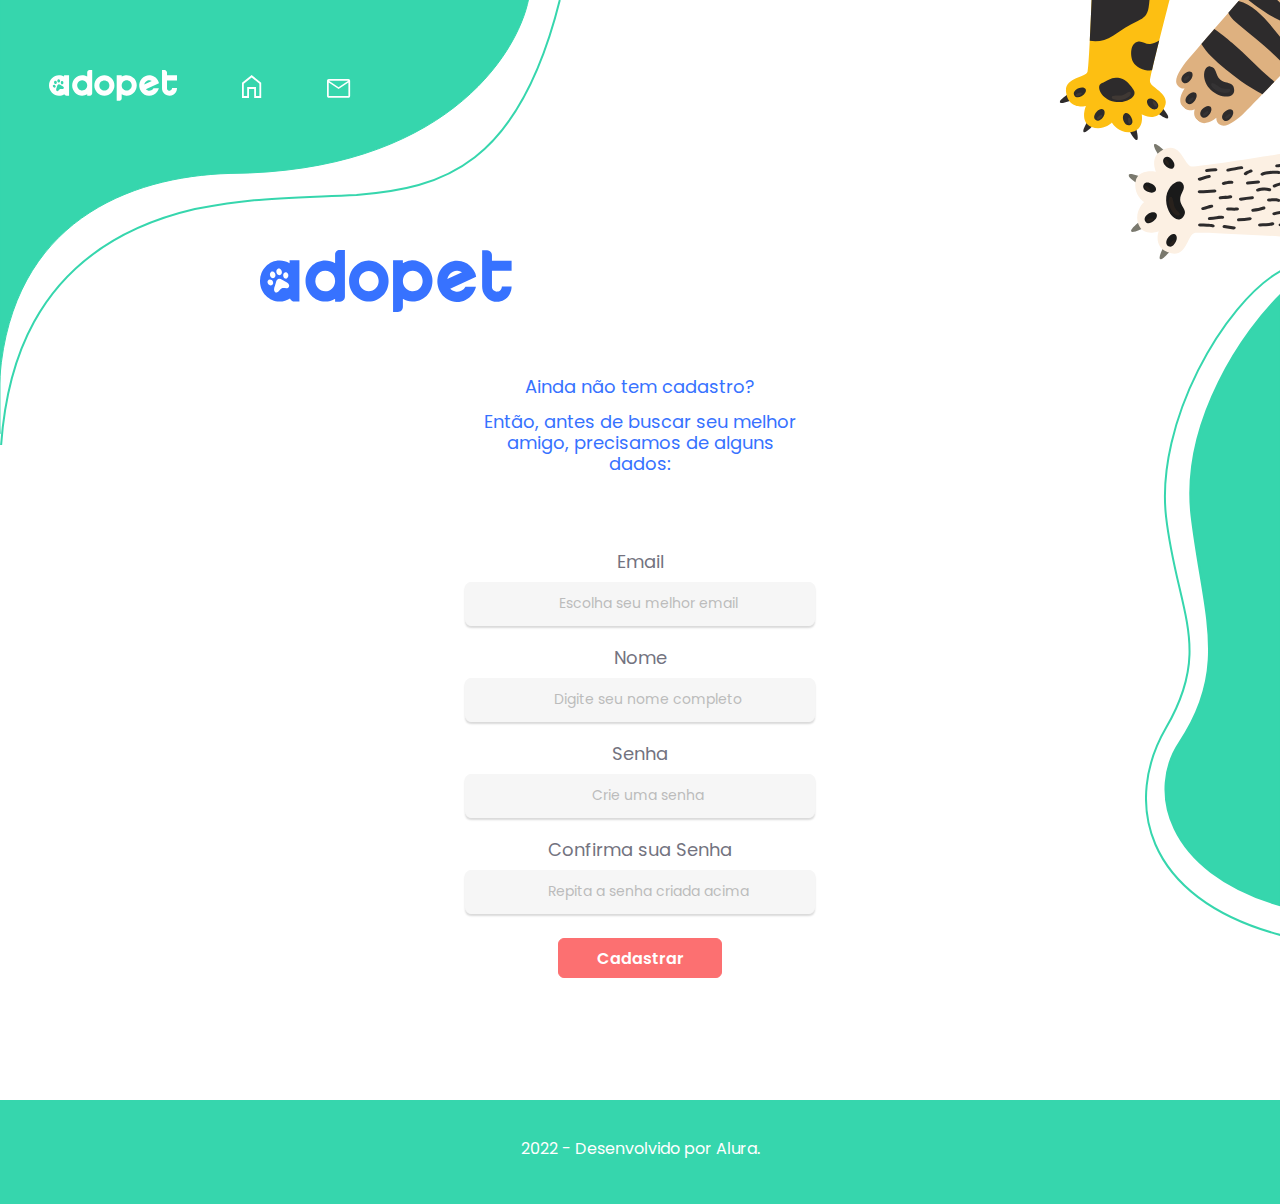
==== cadastro.html @ a68a3a3e "first commit" ====
<!DOCTYPE html>
<html lang="pt-br">
<head>
    <meta charset="UTF-8">
    <meta http-equiv="X-UA-Compatible" content="IE=edge">
    <meta name="viewport" content="width=device-width, initial-scale=1.0">
    <link rel="preconnect" href="https://fonts.googleapis.com">
    <link rel="preconnect" href="https://fonts.gstatic.com" crossorigin>
    <link href="https://fonts.googleapis.com/css2?family=Poppins:wght@400;500;600&display=swap" rel="stylesheet">
    <link rel="preconnect" href="https://fonts.googleapis.com">
    <link rel="preconnect" href="https://fonts.gstatic.com" crossorigin>
    <link href="https://fonts.googleapis.com/css2?family=IBM+Plex+Sans:wght@500&display=swap" rel="stylesheet">
    <link rel="stylesheet" href="reset.css">
    <link rel="stylesheet" href="segundo__style.css">
    
    <title>Adopet cadastro</title>
</head>
<body>
    <header>
        <ul class="menu">
            <li class="menu-logo"><img src="img/Logo header.svg"></li>

            <li class="menu-item"><a href="index.html"><img src="img/Casa.svg" alt="ir para pagina inicial"></a></li>
            <li class="menu-item"><a href="#"><img src="img/Mensagens.svg" alt="caixa de Mensagens"></a></li>
        </ul>

        <section class="logo-adopet">
            <li class="logo-adopet__item-azul"><img src="img/Logo azul.svg"></li>
            <li class="logo-adopet__item__tablet"><img src="img/Logo--tablet.svg"></li>
        </section>

        <section class="Introducao__paragrafos">
            <p class="paragrafo-item">Ainda não tem cadastro?</p>
            <p class="paragrafo-item">Então, antes de buscar seu melhor amigo, precisamos de alguns dados:</p>
        </section>
    </header>

    <figure class="backgroud__estilo"><img src="img/Forma 2.svg"></figure>
    <figure class="backgroud__estilo--tablet"><img src="img/home img backgroud.svg"></figure>

    <figure class="patas-de-gatos"><img src="img/Patas.svg"></figure>
    <figure class="patas-de-gatos__tablet"><img src="img/Patas tablet.svg"></figure>

    <main>
        <form class="area__de__cadastro">

            <label for="email">Email</label>
            <input type="email" id="email" class="cadastro___input  input__desktop" placeholder="Escolha seu melhor email" required>
            
            <label for="nome">Nome</label>
            <input type="text" id="nome" class="cadastro___input  input__desktop" placeholder="Digite seu nome completo" required>
            
            <label for="senha">Senha</label>
            <input type="password" id="senha" class="cadastro___input" placeholder="Crie uma senha" required>
            
            <label for="confirmasuasenha">Confirma sua Senha</label>
            <input type="password" id="confirmasuasenha" class="cadastro___input" placeholder="Repita a senha criada acima" required>
            
            <input type="submit" value="Cadastrar" class="botao__cadastrar">
        </form>
    </main>

    <footer class="rodape-cadastro__login">
        <p class="rodape__paragrafo">2022 - Desenvolvido por Alura.</p>
    </footer>
</body>
</html>
---- segundo__style.css ----
@import url(style/header.css);
@import url(style/pag-login.css);
@import url(style/footer.css);
@import url(style/cadastro.css);
@import url(style/img_backgroud.css);
@import url(style/login.css);
@import url(style/ficha_pets.css);
@import url(style/mensagem.css);
@import url(style/perfil.css);

:root {
    --preto: black;
    --verde-backgroud:#36D6AD;
    --azul-backgroud: #3772FF;
    --branco: #FFFFFF;
    --vermelho-botao: #FC7071;
    --fonte-poppins:'Poppins';
    --fonte-IBM: 'IBM Plex Sans';
    --cinza-claro-fundo: #F6F6F6;
    --cinza-escuro: #737380;
    --cinza-claro-fonte-input: #BCBCBC;
}
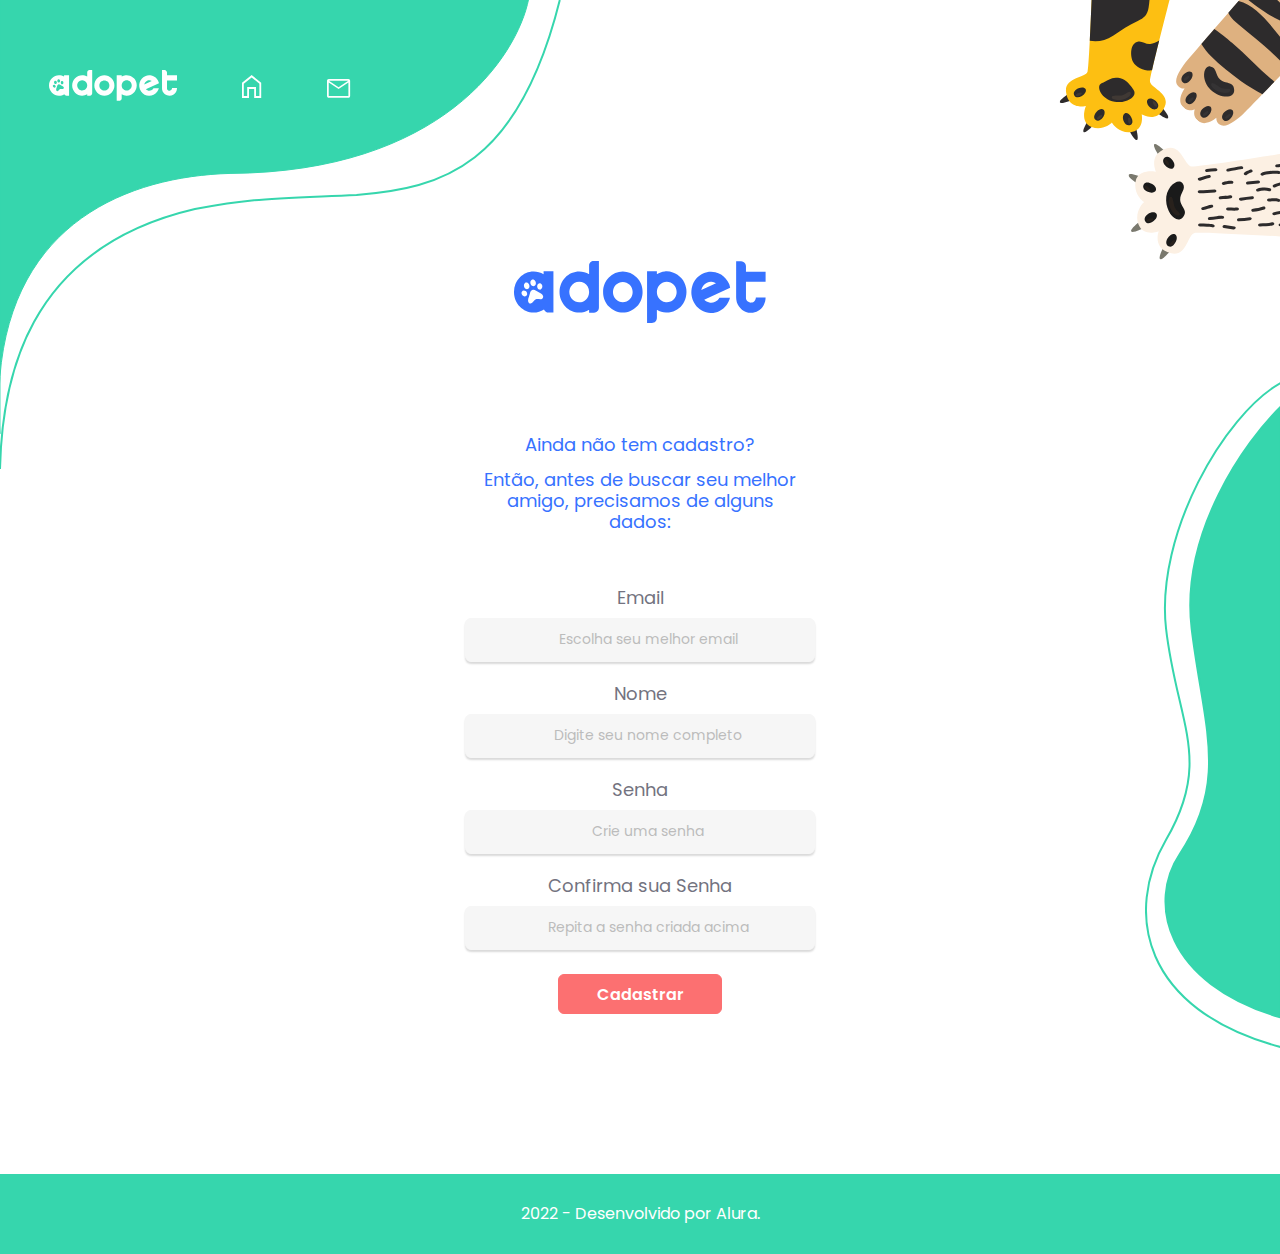
==== commit 84038944: "refatorei o código" ====
--- a/cadastro.html
+++ b/cadastro.html
@@ -11,17 +11,17 @@
     <link rel="preconnect" href="https://fonts.gstatic.com" crossorigin>
     <link href="https://fonts.googleapis.com/css2?family=IBM+Plex+Sans:wght@500&display=swap" rel="stylesheet">
     <link rel="stylesheet" href="reset.css">
-    <link rel="stylesheet" href="segundo__style.css">
+    <link rel="stylesheet" href="style.css">
     
     <title>Adopet cadastro</title>
 </head>
-<body>
+<body class="backgroud_login_cadastro">
     <header>
         <ul class="menu">
             <li class="menu-logo"><img src="img/Logo header.svg"></li>
 
             <li class="menu-item"><a href="index.html"><img src="img/Casa.svg" alt="ir para pagina inicial"></a></li>
-            <li class="menu-item"><a href="#"><img src="img/Mensagens.svg" alt="caixa de Mensagens"></a></li>
+            <li class="menu-item"><a href="mensagens.html"><img src="img/Mensagens.svg" alt="caixa de Mensagens"></a></li>
         </ul>
 
         <section class="logo-adopet">
@@ -34,12 +34,6 @@
             <p class="paragrafo-item">Então, antes de buscar seu melhor amigo, precisamos de alguns dados:</p>
         </section>
     </header>
-
-    <figure class="backgroud__estilo"><img src="img/Forma 2.svg"></figure>
-    <figure class="backgroud__estilo--tablet"><img src="img/home img backgroud.svg"></figure>
-
-    <figure class="patas-de-gatos"><img src="img/Patas.svg"></figure>
-    <figure class="patas-de-gatos__tablet"><img src="img/Patas tablet.svg"></figure>
 
     <main>
         <form class="area__de__cadastro">
@@ -60,7 +54,7 @@
         </form>
     </main>
 
-    <footer class="rodape-cadastro__login">
+    <footer class="rodape">
         <p class="rodape__paragrafo">2022 - Desenvolvido por Alura.</p>
     </footer>
 </body>
--- a/style.css
+++ b/style.css
@@ -0,0 +1,26 @@
+@import url(style/header.css);
+@import url(style/home.css);
+@import url(style/footer.css);
+@import url(style/cadastro.css);
+@import url(style/img_backgroud.css);
+@import url(style/login.css);
+@import url(style/ficha_pets.css);
+@import url(style/mensagem.css);
+@import url(style/perfil.css);
+
+:root {
+    --preto: black;
+    --verde-backgroud:#36D6AD;
+    --azul-backgroud: #3772FF;
+    --branco: #FFFFFF;
+    --vermelho-botao: #FC7071;
+    --fonte-poppins:'Poppins';
+    --fonte-IBM: 'IBM Plex Sans';
+    --cinza-claro-fundo: #F6F6F6;
+    --cinza-escuro: #737380;
+    --cinza-claro-fonte-input: #BCBCBC;
+}
+
+.backgroundHome {
+    background-color: var(--azul-backgroud);
+}